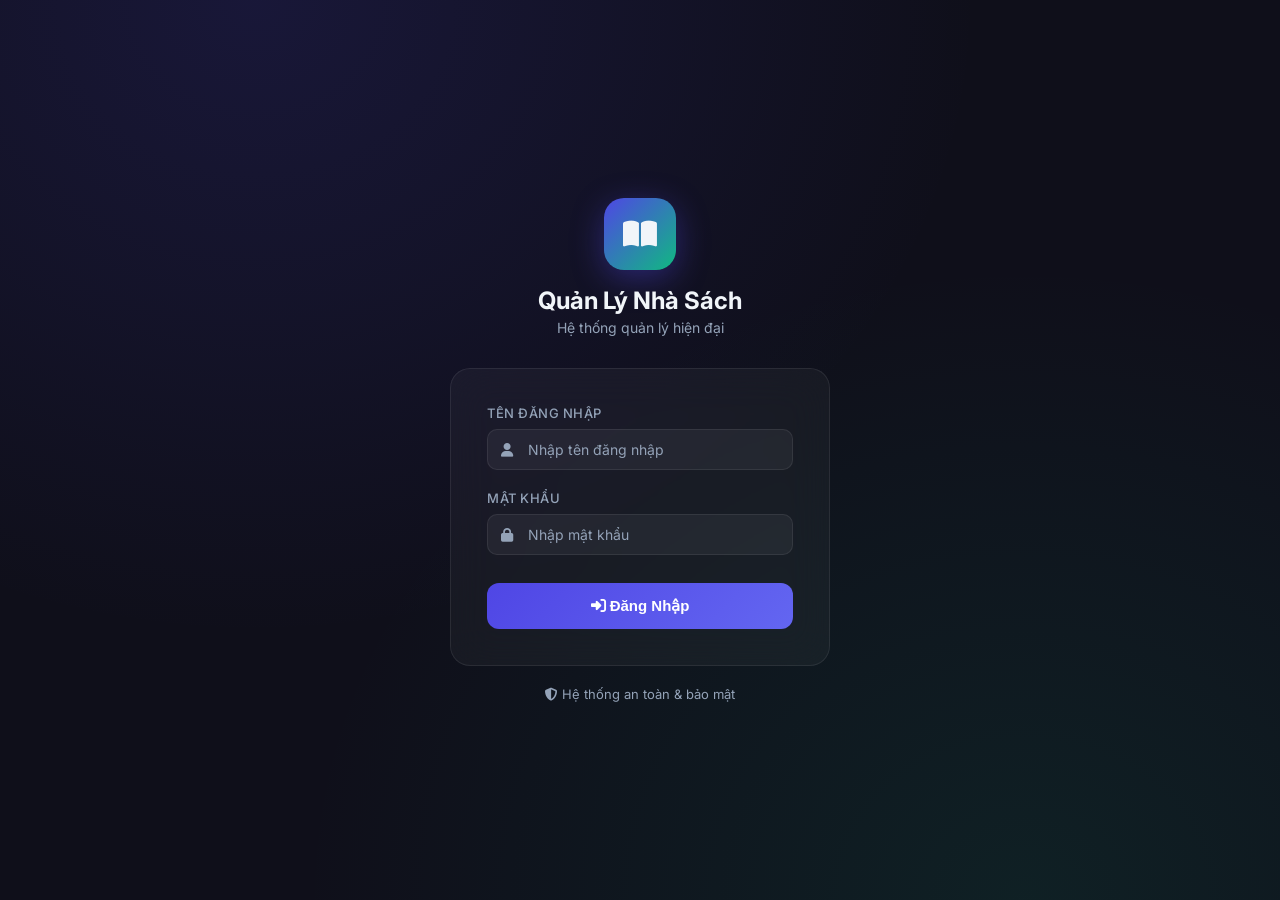
==== frontend/login.html @ f9da4423 "Initial commit" ====
<!DOCTYPE html>
<html lang="vi">
<head>
    <meta charset="UTF-8">
    <meta name="viewport" content="width=device-width, initial-scale=1.0">
    <title>Đăng Nhập | Quản Lý Nhà Sách</title>
    <meta name="description" content="Đăng nhập vào hệ thống quản lý nhà sách">
    <link rel="preconnect" href="https://fonts.googleapis.com">
    <link href="https://fonts.googleapis.com/css2?family=Inter:wght@300;400;500;600;700&display=swap" rel="stylesheet">
    <link rel="stylesheet" href="https://cdnjs.cloudflare.com/ajax/libs/font-awesome/6.5.0/css/all.min.css">
    <link rel="stylesheet" href="css/style.css">
    <style>
        body { display: flex; align-items: center; justify-content: center; min-height: 100vh; }
        .login-wrapper {
            width: 100%;
            max-width: 420px;
            padding: 0 20px;
            animation: slideUp 0.5s ease;
        }
        @keyframes slideUp {
            from { opacity: 0; transform: translateY(30px); }
            to   { opacity: 1; transform: translateY(0); }
        }
        .login-logo {
            text-align: center;
            margin-bottom: 32px;
        }
        .login-logo .logo-icon {
            width: 72px; height: 72px;
            background: linear-gradient(135deg, var(--primary), var(--secondary));
            border-radius: 20px;
            display: inline-flex; align-items: center; justify-content: center;
            font-size: 30px; margin-bottom: 16px;
            box-shadow: 0 8px 32px rgba(79,70,229,0.4);
        }
        .login-logo h1 { font-size: 24px; font-weight: 700; margin-bottom: 4px; }
        .login-logo p  { color: var(--text-muted); font-size: 14px; }
        .login-card { background: var(--glass-bg); backdrop-filter: blur(20px); border: 1px solid var(--dark-border); border-radius: 20px; padding: 36px; }
        .login-card .form-group { margin-bottom: 20px; }
        .login-card label { display: block; font-size: 13px; font-weight: 500; color: var(--text-muted); margin-bottom: 8px; text-transform: uppercase; letter-spacing: 0.5px; }
        .input-icon { position: relative; }
        .input-icon i { position: absolute; left: 14px; top: 50%; transform: translateY(-50%); color: var(--text-muted); font-size: 14px; }
        .input-icon input { padding-left: 40px; }
        .btn-login { width: 100%; padding: 14px; font-size: 15px; font-weight: 600; margin-top: 8px; background: linear-gradient(135deg, var(--primary), #6366f1); border: none; border-radius: 12px; color: white; cursor: pointer; transition: all 0.3s; }
        .btn-login:hover { transform: translateY(-2px); box-shadow: 0 8px 24px rgba(79,70,229,0.4); }
        .btn-login:disabled { opacity: 0.7; cursor: not-allowed; transform: none; }
        .error-msg { background: rgba(239,68,68,0.15); border: 1px solid rgba(239,68,68,0.3); color: #fca5a5; border-radius: 10px; padding: 12px 16px; font-size: 13px; margin-bottom: 16px; display: none; }
        .error-msg.show { display: flex; align-items: center; gap: 8px; }
        .login-footer { text-align: center; margin-top: 20px; font-size: 13px; color: var(--text-muted); }
    </style>
</head>
<body>
    <div class="login-wrapper">
        <div class="login-logo">
            <div class="logo-icon"><i class="fa-solid fa-book-open"></i></div>
            <h1>Quản Lý Nhà Sách</h1>
            <p>Hệ thống quản lý hiện đại</p>
        </div>
        <div class="login-card">
            <div id="errorMsg" class="error-msg">
                <i class="fa-solid fa-circle-exclamation"></i>
                <span id="errorText"></span>
            </div>
            <form id="loginForm">
                <div class="form-group">
                    <label>Tên đăng nhập</label>
                    <div class="input-icon">
                        <i class="fa-solid fa-user"></i>
                        <input type="text" id="username" class="form-control" placeholder="Nhập tên đăng nhập" required autocomplete="username">
                    </div>
                </div>
                <div class="form-group">
                    <label>Mật khẩu</label>
                    <div class="input-icon">
                        <i class="fa-solid fa-lock"></i>
                        <input type="password" id="password" class="form-control" placeholder="Nhập mật khẩu" required autocomplete="current-password">
                    </div>
                </div>
                <button type="submit" id="loginBtn" class="btn-login">
                    <i class="fa-solid fa-right-to-bracket"></i> Đăng Nhập
                </button>
            </form>
        </div>
        <div class="login-footer">
            <i class="fa-solid fa-shield-halved"></i> Hệ thống an toàn & bảo mật
        </div>
    </div>

    <script>
        const API_BASE = '/Quanlymuontrasach/api';

        // Nếu đã đăng nhập → redirect
        fetch(API_BASE + '/auth.php?action=me', { credentials: 'include' })
            .then(r => r.json())
            .then(d => { if (d.success) window.location.href = 'index.html'; })
            .catch(() => {});

        document.getElementById('loginForm').addEventListener('submit', async (e) => {
            e.preventDefault();
            const btn = document.getElementById('loginBtn');
            const errDiv = document.getElementById('errorMsg');
            const errText = document.getElementById('errorText');

            btn.disabled = true;
            btn.innerHTML = '<i class="fa-solid fa-spinner fa-spin"></i> Đang xử lý...';
            errDiv.classList.remove('show');

            try {
                const res = await fetch(API_BASE + '/auth.php?action=login', {
                    method: 'POST',
                    headers: { 'Content-Type': 'application/json' },
                    credentials: 'include',
                    body: JSON.stringify({
                        username: document.getElementById('username').value,
                        password: document.getElementById('password').value
                    })
                });
                const data = await res.json();
                if (data.success) {
                    btn.innerHTML = '<i class="fa-solid fa-check"></i> Thành công!';
                    setTimeout(() => window.location.href = 'index.html', 500);
                } else {
                    errText.textContent = data.message;
                    errDiv.classList.add('show');
                    btn.disabled = false;
                    btn.innerHTML = '<i class="fa-solid fa-right-to-bracket"></i> Đăng Nhập';
                }
            } catch (err) {
                errText.textContent = 'Không thể kết nối đến máy chủ. Kiểm tra XAMPP.';
                errDiv.classList.add('show');
                btn.disabled = false;
                btn.innerHTML = '<i class="fa-solid fa-right-to-bracket"></i> Đăng Nhập';
            }
        });
    </script>
</body>
</html>
---- frontend/css/style.css ----
:root {
    --primary: #4f46e5;
    --primary-light: #6366f1;
    --secondary: #10b981;
    --warning: #f59e0b;
    --danger: #ef4444;
    --dark-bg: #0f0f1a;
    --dark-surface: #1a1a2e;
    --dark-panel: #16213e;
    --dark-border: rgba(255,255,255,0.08);
    --glass-bg: rgba(255,255,255,0.04);
    --text-main: #f1f5f9;
    --text-muted: #94a3b8;
    --sidebar-w: 260px;
    --header-h: 64px;
}

*, *::before, *::after { box-sizing: border-box; margin: 0; padding: 0; }

html { scroll-behavior: smooth; }

body {
    font-family: 'Inter', sans-serif;
    background: var(--dark-bg);
    color: var(--text-main);
    min-height: 100vh;
    background-image:
        radial-gradient(ellipse at 20% 0%, rgba(79,70,229,0.15) 0%, transparent 50%),
        radial-gradient(ellipse at 80% 100%, rgba(16,185,129,0.1) 0%, transparent 50%);
}

/* === Scrollbar === */
::-webkit-scrollbar { width: 6px; }
::-webkit-scrollbar-track { background: transparent; }
::-webkit-scrollbar-thumb { background: rgba(255,255,255,0.1); border-radius: 3px; }
::-webkit-scrollbar-thumb:hover { background: rgba(255,255,255,0.2); }

/* === Layout === */
.app-layout { display: flex; min-height: 100vh; }

.sidebar {
    width: var(--sidebar-w);
    background: var(--dark-surface);
    border-right: 1px solid var(--dark-border);
    display: flex;
    flex-direction: column;
    position: fixed;
    top: 0; left: 0;
    height: 100vh;
    z-index: 100;
    transition: transform 0.3s ease;
}

.main-area {
    margin-left: var(--sidebar-w);
    flex: 1;
    display: flex;
    flex-direction: column;
    min-height: 100vh;
}

.topbar {
    height: var(--header-h);
    background: rgba(26,26,46,0.8);
    backdrop-filter: blur(20px);
    border-bottom: 1px solid var(--dark-border);
    display: flex;
    align-items: center;
    padding: 0 28px;
    position: sticky;
    top: 0; z-index: 50;
    gap: 16px;
}

.page-content { flex: 1; padding: 28px; }

/* === Sidebar Brand === */
.sidebar-brand {
    padding: 20px 20px 16px;
    border-bottom: 1px solid var(--dark-border);
    display: flex; align-items: center; gap: 12px;
}
.brand-icon {
    width: 42px; height: 42px;
    background: linear-gradient(135deg, var(--primary), var(--secondary));
    border-radius: 12px;
    display: flex; align-items: center; justify-content: center;
    font-size: 18px; flex-shrink: 0;
    box-shadow: 0 4px 16px rgba(79,70,229,0.3);
}
.brand-text h2 { font-size: 15px; font-weight: 700; line-height: 1.2; }
.brand-text span { font-size: 11px; color: var(--text-muted); }

/* === Navigation === */
.sidebar-nav { flex: 1; padding: 16px 12px; overflow-y: auto; }
.nav-section-title {
    font-size: 10px; font-weight: 600; letter-spacing: 1.2px;
    color: var(--text-muted); text-transform: uppercase;
    padding: 0 8px; margin: 16px 0 8px;
}
.nav-item {
    display: flex; align-items: center; gap: 12px;
    padding: 11px 12px; border-radius: 10px;
    color: var(--text-muted); text-decoration: none;
    font-size: 14px; font-weight: 500;
    cursor: pointer;
    transition: all 0.2s;
    user-select: none;
    margin-bottom: 2px;
}
.nav-item i { width: 18px; text-align: center; font-size: 15px; }
.nav-item:hover { background: rgba(255,255,255,0.06); color: var(--text-main); }
.nav-item.active { background: rgba(79,70,229,0.2); color: var(--primary-light); }
.nav-item.active i { color: var(--primary-light); }

/* === Sidebar User === */
.sidebar-user {
    padding: 16px; border-top: 1px solid var(--dark-border);
    display: flex; align-items: center; gap: 12px;
}
.user-avatar {
    width: 36px; height: 36px;
    background: linear-gradient(135deg, var(--primary), var(--secondary));
    border-radius: 50%; display: flex; align-items: center; justify-content: center;
    font-size: 14px; font-weight: 600; flex-shrink: 0;
}
.user-info { flex: 1; min-width: 0; }
.user-info .name { font-size: 13px; font-weight: 600; white-space: nowrap; overflow: hidden; text-overflow: ellipsis; }
.user-info .role { font-size: 11px; color: var(--text-muted); }
.btn-logout { background: none; border: none; color: var(--text-muted); cursor: pointer; padding: 6px; border-radius: 8px; transition: all 0.2s; }
.btn-logout:hover { color: var(--danger); background: rgba(239,68,68,0.1); }

/* === Topbar === */
.topbar-title { font-size: 18px; font-weight: 700; flex: 1; }
.topbar-date { font-size: 13px; color: var(--text-muted); display: flex; align-items: center; gap: 6px; }

/* === Glass Panel === */
.glass-panel {
    background: var(--glass-bg);
    border: 1px solid var(--dark-border);
    border-radius: 16px;
    backdrop-filter: blur(10px);
}

/* === Page Header === */
.page-header {
    display: flex; align-items: center; justify-content: space-between;
    margin-bottom: 24px; flex-wrap: wrap; gap: 12px;
}
.page-title { font-size: 22px; font-weight: 700; }

/* === Stats Grid === */
.stats-grid {
    display: grid;
    grid-template-columns: repeat(auto-fit, minmax(200px, 1fr));
    gap: 16px;
    margin-bottom: 24px;
}
.stat-card {
    padding: 20px;
    display: flex; align-items: center; gap: 16px;
    transition: transform 0.2s, box-shadow 0.2s;
}
.stat-card:hover { transform: translateY(-3px); box-shadow: 0 8px 32px rgba(0,0,0,0.3); }
.stat-icon {
    width: 48px; height: 48px; border-radius: 12px;
    display: flex; align-items: center; justify-content: center;
    font-size: 20px; flex-shrink: 0;
}
.stat-info h3 { font-size: 22px; font-weight: 700; line-height: 1.2; }
.stat-info p  { font-size: 12px; color: var(--text-muted); margin-top: 2px; }

/* === Form Grid === */
.form-grid {
    display: grid;
    grid-template-columns: repeat(auto-fit, minmax(340px, 1fr));
    gap: 20px;
    margin-bottom: 20px;
}

/* === Form Controls === */
.form-group { margin-bottom: 18px; }
.form-group label {
    display: block; font-size: 13px; font-weight: 500;
    color: var(--text-muted); margin-bottom: 8px;
}
.form-control {
    width: 100%; padding: 11px 14px;
    background: rgba(255,255,255,0.05);
    border: 1px solid var(--dark-border);
    border-radius: 10px; color: var(--text-main);
    font-family: 'Inter', sans-serif;
    font-size: 14px;
    transition: border-color 0.2s, box-shadow 0.2s;
    outline: none;
}
.form-control:focus {
    border-color: var(--primary); 
    box-shadow: 0 0 0 3px rgba(79,70,229,0.2);
}
.form-control::placeholder { color: var(--text-muted); }
select.form-control { cursor: pointer; appearance: none; background-image: url("data:image/svg+xml,%3Csvg xmlns='http://www.w3.org/2000/svg' viewBox='0 0 20 20' fill='%2394a3b8'%3E%3Cpath fill-rule='evenodd' d='M5.293 7.293a1 1 0 011.414 0L10 10.586l3.293-3.293a1 1 0 111.414 1.414l-4 4a1 1 0 01-1.414 0l-4-4a1 1 0 010-1.414z'/%3E%3C/svg%3E"); background-repeat: no-repeat; background-position: right 12px center; background-size: 16px; padding-right: 40px; }

/* === Buttons === */
.btn {
    display: inline-flex; align-items: center; gap: 7px;
    padding: 9px 18px; border-radius: 10px;
    font-size: 13px; font-weight: 600;
    cursor: pointer; border: none; text-decoration: none;
    transition: all 0.2s; white-space: nowrap;
    font-family: 'Inter', sans-serif;
}
.btn-primary {
    background: linear-gradient(135deg, var(--primary), var(--primary-light));
    color: white;
    box-shadow: 0 4px 12px rgba(79,70,229,0.3);
}
.btn-primary:hover { transform: translateY(-1px); box-shadow: 0 6px 20px rgba(79,70,229,0.4); }
.btn-secondary { background: rgba(255,255,255,0.08); color: var(--text-main); border: 1px solid var(--dark-border); }
.btn-secondary:hover { background: rgba(255,255,255,0.12); }
.btn-danger  { background: rgba(239,68,68,0.15); color: #fca5a5; border: 1px solid rgba(239,68,68,0.3); }
.btn-danger:hover  { background: rgba(239,68,68,0.25); }
.btn-success { background: rgba(16,185,129,0.15); color: #6ee7b7; border: 1px solid rgba(16,185,129,0.3); }
.btn-warning { background: rgba(245,158,11,0.15); color: #fcd34d; border: 1px solid rgba(245,158,11,0.3); }
.btn-sm { padding: 6px 12px; font-size: 12px; }
.btn:disabled { opacity: 0.5; cursor: not-allowed; transform: none !important; }

/* === Table === */
.table-container { overflow-x: auto; border-radius: 12px; }
table { width: 100%; border-collapse: collapse; font-size: 14px; }
thead th {
    padding: 12px 16px; text-align: left;
    font-size: 11px; font-weight: 600; letter-spacing: 0.8px;
    text-transform: uppercase; color: var(--text-muted);
    border-bottom: 1px solid var(--dark-border);
    white-space: nowrap;
}
tbody td { padding: 14px 16px; border-bottom: 1px solid rgba(255,255,255,0.04); vertical-align: middle; }
tbody tr:last-child td { border-bottom: none; }
tbody tr { transition: background 0.15s; }
tbody tr:hover { background: rgba(255,255,255,0.03); }
.td-actions { display: flex; gap: 6px; }

/* === Badge === */
.badge {
    display: inline-flex; align-items: center; gap: 4px;
    padding: 4px 10px; border-radius: 20px;
    font-size: 12px; font-weight: 600;
    background: rgba(255,255,255,0.1);
}
.badge.success { background: rgba(16,185,129,0.15); color: #6ee7b7; }
.badge.danger  { background: rgba(239,68,68,0.15);  color: #fca5a5; }
.badge.warning { background: rgba(245,158,11,0.15); color: #fcd34d; }
.badge.info    { background: rgba(79,70,229,0.15);  color: #a5b4fc; }

/* === Alert === */
.alert {
    padding: 13px 16px; border-radius: 10px;
    display: flex; align-items: flex-start; gap: 10px;
    font-size: 13px; margin-bottom: 16px;
    animation: fadeIn 0.3s ease;
}
.alert.success { background: rgba(16,185,129,0.12); border: 1px solid rgba(16,185,129,0.25); color: #6ee7b7; }
.alert.error   { background: rgba(239,68,68,0.12);  border: 1px solid rgba(239,68,68,0.25); color: #fca5a5; }
.alert.info    { background: rgba(79,70,229,0.12);  border: 1px solid rgba(79,70,229,0.25); color: #a5b4fc; }
.alert-hidden  { display: none; }

/* === Modal === */
.modal-overlay {
    position: fixed; inset: 0;
    background: rgba(0,0,0,0.6); backdrop-filter: blur(4px);
    z-index: 1000;
    display: flex; align-items: center; justify-content: center;
    padding: 20px;
    opacity: 0; visibility: hidden;
    transition: all 0.25s;
}
.modal-overlay.show { opacity: 1; visibility: visible; }
.modal {
    background: var(--dark-surface);
    border: 1px solid var(--dark-border);
    border-radius: 20px;
    width: 100%; max-width: 520px;
    padding: 28px;
    transform: scale(0.95) translateY(-16px);
    transition: transform 0.25s;
    max-height: 90vh; overflow-y: auto;
}
.modal-overlay.show .modal { transform: scale(1) translateY(0); }
.modal-header { display: flex; align-items: center; justify-content: space-between; margin-bottom: 24px; }
.modal-title  { font-size: 17px; font-weight: 700; }
.modal-close  { background: none; border: none; color: var(--text-muted); cursor: pointer; font-size: 18px; padding: 4px; border-radius: 8px; transition: all 0.2s; }
.modal-close:hover { color: var(--text-main); background: rgba(255,255,255,0.08); }
.modal-footer { display: flex; gap: 10px; justify-content: flex-end; margin-top: 24px; }

/* === Search bar === */
.search-bar { display: flex; gap: 10px; align-items: center; }
.search-bar .form-control { max-width: 320px; }

/* === Loading overlay === */
.loading-overlay {
    position: fixed; inset: 0; background: rgba(0,0,0,0.5);
    z-index: 2000; display: flex; align-items: center; justify-content: center;
    opacity: 0; visibility: hidden; transition: all 0.2s;
}
.loading-overlay.show { opacity: 1; visibility: visible; }
.spinner { width: 48px; height: 48px; border: 4px solid rgba(255,255,255,0.1); border-top-color: var(--primary); border-radius: 50%; animation: spin 0.8s linear infinite; }
@keyframes spin  { to { transform: rotate(360deg); } }
@keyframes fadeIn { from { opacity: 0; transform: translateY(-6px); } to   { opacity: 1; transform: translateY(0); } }

/* === Empty state === */
.empty-state { text-align: center; padding: 48px 20px; color: var(--text-muted); }
.empty-state i { font-size: 48px; margin-bottom: 16px; opacity: 0.3; display: block; }
.empty-state p { font-size: 14px; }

/* === Rules info card === */
.rule-card { padding: 20px; }
.rule-card h4 { font-size: 14px; font-weight: 600; margin-bottom: 14px; padding-bottom: 10px; border-bottom: 1px solid var(--dark-border); color: var(--text-muted); }
.rule-item { display: flex; gap: 10px; margin-bottom: 12px; font-size: 13px; }
.rule-item i { color: var(--warning); margin-top: 2px; flex-shrink: 0; }

/* === Responsive === */
@media (max-width: 768px) {
    .sidebar { transform: translateX(-100%); }
    .sidebar.open { transform: translateX(0); }
    .main-area { margin-left: 0; }
    .stats-grid { grid-template-columns: 1fr 1fr; }
    .form-grid { grid-template-columns: 1fr; }
}
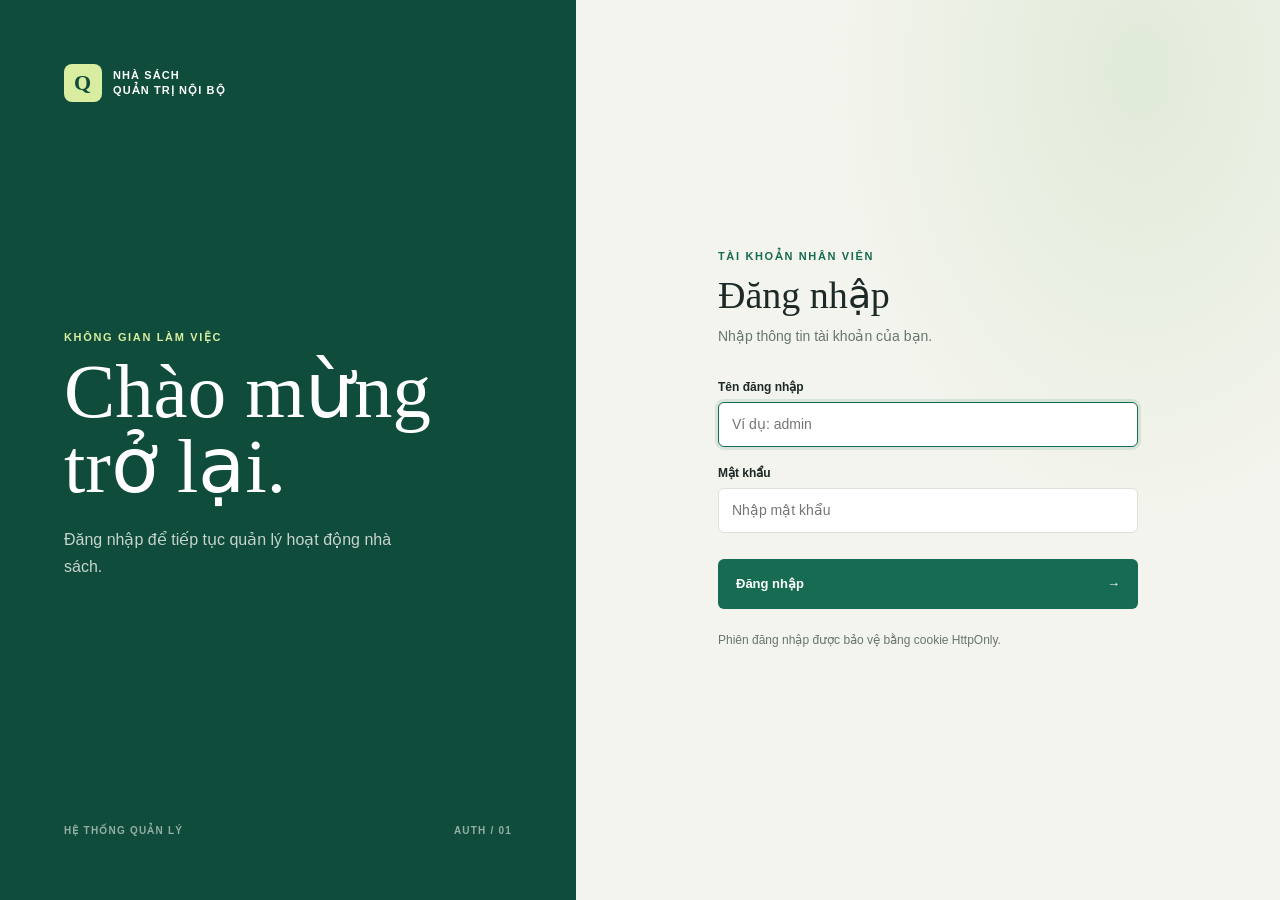
==== commit d45950d6: "baanh" ====
--- a/frontend/login.html
+++ b/frontend/login.html
@@ -1,137 +1,39 @@
-<!DOCTYPE html>
+<!doctype html>
 <html lang="vi">
 <head>
-    <meta charset="UTF-8">
-    <meta name="viewport" content="width=device-width, initial-scale=1.0">
-    <title>Đăng Nhập | Quản Lý Nhà Sách</title>
-    <meta name="description" content="Đăng nhập vào hệ thống quản lý nhà sách">
-    <link rel="preconnect" href="https://fonts.googleapis.com">
-    <link href="https://fonts.googleapis.com/css2?family=Inter:wght@300;400;500;600;700&display=swap" rel="stylesheet">
-    <link rel="stylesheet" href="https://cdnjs.cloudflare.com/ajax/libs/font-awesome/6.5.0/css/all.min.css">
-    <link rel="stylesheet" href="css/style.css">
-    <style>
-        body { display: flex; align-items: center; justify-content: center; min-height: 100vh; }
-        .login-wrapper {
-            width: 100%;
-            max-width: 420px;
-            padding: 0 20px;
-            animation: slideUp 0.5s ease;
-        }
-        @keyframes slideUp {
-            from { opacity: 0; transform: translateY(30px); }
-            to   { opacity: 1; transform: translateY(0); }
-        }
-        .login-logo {
-            text-align: center;
-            margin-bottom: 32px;
-        }
-        .login-logo .logo-icon {
-            width: 72px; height: 72px;
-            background: linear-gradient(135deg, var(--primary), var(--secondary));
-            border-radius: 20px;
-            display: inline-flex; align-items: center; justify-content: center;
-            font-size: 30px; margin-bottom: 16px;
-            box-shadow: 0 8px 32px rgba(79,70,229,0.4);
-        }
-        .login-logo h1 { font-size: 24px; font-weight: 700; margin-bottom: 4px; }
-        .login-logo p  { color: var(--text-muted); font-size: 14px; }
-        .login-card { background: var(--glass-bg); backdrop-filter: blur(20px); border: 1px solid var(--dark-border); border-radius: 20px; padding: 36px; }
-        .login-card .form-group { margin-bottom: 20px; }
-        .login-card label { display: block; font-size: 13px; font-weight: 500; color: var(--text-muted); margin-bottom: 8px; text-transform: uppercase; letter-spacing: 0.5px; }
-        .input-icon { position: relative; }
-        .input-icon i { position: absolute; left: 14px; top: 50%; transform: translateY(-50%); color: var(--text-muted); font-size: 14px; }
-        .input-icon input { padding-left: 40px; }
-        .btn-login { width: 100%; padding: 14px; font-size: 15px; font-weight: 600; margin-top: 8px; background: linear-gradient(135deg, var(--primary), #6366f1); border: none; border-radius: 12px; color: white; cursor: pointer; transition: all 0.3s; }
-        .btn-login:hover { transform: translateY(-2px); box-shadow: 0 8px 24px rgba(79,70,229,0.4); }
-        .btn-login:disabled { opacity: 0.7; cursor: not-allowed; transform: none; }
-        .error-msg { background: rgba(239,68,68,0.15); border: 1px solid rgba(239,68,68,0.3); color: #fca5a5; border-radius: 10px; padding: 12px 16px; font-size: 13px; margin-bottom: 16px; display: none; }
-        .error-msg.show { display: flex; align-items: center; gap: 8px; }
-        .login-footer { text-align: center; margin-top: 20px; font-size: 13px; color: var(--text-muted); }
-    </style>
+    <meta charset="UTF-8" />
+    <meta name="viewport" content="width=device-width, initial-scale=1.0" />
+    <meta name="description" content="Đăng nhập hệ thống quản lý nhà sách" />
+    <title>Đăng nhập | Quản lý nhà sách</title>
+    <link rel="stylesheet" href="css/style.css" />
 </head>
-<body>
-    <div class="login-wrapper">
-        <div class="login-logo">
-            <div class="logo-icon"><i class="fa-solid fa-book-open"></i></div>
-            <h1>Quản Lý Nhà Sách</h1>
-            <p>Hệ thống quản lý hiện đại</p>
-        </div>
-        <div class="login-card">
-            <div id="errorMsg" class="error-msg">
-                <i class="fa-solid fa-circle-exclamation"></i>
-                <span id="errorText"></span>
+<body class="login-page">
+    <main class="login-layout">
+        <section class="login-story">
+            <a class="brand" href="login.html"><span class="brand-mark">Q</span><span>NHÀ SÁCH<br />QUẢN TRỊ NỘI BỘ</span></a>
+            <div class="story-copy">
+                <p class="eyebrow">Không gian làm việc</p>
+                <h1>Chào mừng<br />trở lại.</h1>
+                <p>Đăng nhập để tiếp tục quản lý hoạt động nhà sách.</p>
             </div>
-            <form id="loginForm">
-                <div class="form-group">
-                    <label>Tên đăng nhập</label>
-                    <div class="input-icon">
-                        <i class="fa-solid fa-user"></i>
-                        <input type="text" id="username" class="form-control" placeholder="Nhập tên đăng nhập" required autocomplete="username">
-                    </div>
-                </div>
-                <div class="form-group">
-                    <label>Mật khẩu</label>
-                    <div class="input-icon">
-                        <i class="fa-solid fa-lock"></i>
-                        <input type="password" id="password" class="form-control" placeholder="Nhập mật khẩu" required autocomplete="current-password">
-                    </div>
-                </div>
-                <button type="submit" id="loginBtn" class="btn-login">
-                    <i class="fa-solid fa-right-to-bracket"></i> Đăng Nhập
-                </button>
-            </form>
-        </div>
-        <div class="login-footer">
-            <i class="fa-solid fa-shield-halved"></i> Hệ thống an toàn & bảo mật
-        </div>
-    </div>
-
-    <script>
-        const API_BASE = '/Quanlymuontrasach/api';
-
-        // Nếu đã đăng nhập → redirect
-        fetch(API_BASE + '/auth.php?action=me', { credentials: 'include' })
-            .then(r => r.json())
-            .then(d => { if (d.success) window.location.href = 'index.html'; })
-            .catch(() => {});
-
-        document.getElementById('loginForm').addEventListener('submit', async (e) => {
-            e.preventDefault();
-            const btn = document.getElementById('loginBtn');
-            const errDiv = document.getElementById('errorMsg');
-            const errText = document.getElementById('errorText');
-
-            btn.disabled = true;
-            btn.innerHTML = '<i class="fa-solid fa-spinner fa-spin"></i> Đang xử lý...';
-            errDiv.classList.remove('show');
-
-            try {
-                const res = await fetch(API_BASE + '/auth.php?action=login', {
-                    method: 'POST',
-                    headers: { 'Content-Type': 'application/json' },
-                    credentials: 'include',
-                    body: JSON.stringify({
-                        username: document.getElementById('username').value,
-                        password: document.getElementById('password').value
-                    })
-                });
-                const data = await res.json();
-                if (data.success) {
-                    btn.innerHTML = '<i class="fa-solid fa-check"></i> Thành công!';
-                    setTimeout(() => window.location.href = 'index.html', 500);
-                } else {
-                    errText.textContent = data.message;
-                    errDiv.classList.add('show');
-                    btn.disabled = false;
-                    btn.innerHTML = '<i class="fa-solid fa-right-to-bracket"></i> Đăng Nhập';
-                }
-            } catch (err) {
-                errText.textContent = 'Không thể kết nối đến máy chủ. Kiểm tra XAMPP.';
-                errDiv.classList.add('show');
-                btn.disabled = false;
-                btn.innerHTML = '<i class="fa-solid fa-right-to-bracket"></i> Đăng Nhập';
-            }
-        });
-    </script>
+            <div class="story-foot"><span>HỆ THỐNG QUẢN LÝ</span><span>AUTH / 01</span></div>
+        </section>
+        <section class="login-panel">
+            <div class="login-form-wrap">
+                <p class="eyebrow">Tài khoản nhân viên</p>
+                <h2>Đăng nhập</h2>
+                <p class="muted">Nhập thông tin tài khoản của bạn.</p>
+                <div id="loginError" class="alert error" hidden></div>
+                <form id="loginForm">
+                    <div class="form-group"><label for="username">Tên đăng nhập</label><input id="username" name="username" autocomplete="username" required autofocus placeholder="Ví dụ: admin" /></div>
+                    <div class="form-group"><label for="password">Mật khẩu</label><input id="password" name="password" type="password" autocomplete="current-password" required placeholder="Nhập mật khẩu" /></div>
+                    <button id="loginButton" class="btn btn-primary btn-full" type="submit">Đăng nhập <span aria-hidden="true">→</span></button>
+                </form>
+                <p class="form-caption">Phiên đăng nhập được bảo vệ bằng cookie HttpOnly.</p>
+            </div>
+        </section>
+    </main>
+    <script src="js/api.js"></script>
+    <script src="js/login.js"></script>
 </body>
 </html>
--- a/frontend/css/style.css
+++ b/frontend/css/style.css
@@ -1,329 +1,120 @@
 :root {
-    --primary: #4f46e5;
-    --primary-light: #6366f1;
-    --secondary: #10b981;
-    --warning: #f59e0b;
-    --danger: #ef4444;
-    --dark-bg: #0f0f1a;
-    --dark-surface: #1a1a2e;
-    --dark-panel: #16213e;
-    --dark-border: rgba(255,255,255,0.08);
-    --glass-bg: rgba(255,255,255,0.04);
-    --text-main: #f1f5f9;
-    --text-muted: #94a3b8;
-    --sidebar-w: 260px;
-    --header-h: 64px;
+    --ink: #1c2926;
+    --muted: #68756f;
+    --paper: #f3f4ed;
+    --surface: #fffefa;
+    --line: #dce3d9;
+    --green: #176b52;
+    --green-dark: #104c3b;
+    --lime: #d8ed9f;
+    --red: #ad4037;
+    --shadow: 0 16px 44px rgba(24, 51, 40, .08);
 }
 
-*, *::before, *::after { box-sizing: border-box; margin: 0; padding: 0; }
-
-html { scroll-behavior: smooth; }
-
-body {
-    font-family: 'Inter', sans-serif;
-    background: var(--dark-bg);
-    color: var(--text-main);
-    min-height: 100vh;
-    background-image:
-        radial-gradient(ellipse at 20% 0%, rgba(79,70,229,0.15) 0%, transparent 50%),
-        radial-gradient(ellipse at 80% 100%, rgba(16,185,129,0.1) 0%, transparent 50%);
+* { box-sizing: border-box; }
+body { margin: 0; min-height: 100vh; background: var(--paper); color: var(--ink); font-family: Georgia, 'Times New Roman', serif; }
+button, input, select { font: inherit; }
+button { cursor: pointer; }
+.brand { display: inline-flex; align-items: center; gap: 11px; color: inherit; text-decoration: none; font: 700 11px/1.4 Arial, sans-serif; letter-spacing: .1em; }
+.brand-mark { display: grid; place-items: center; width: 38px; height: 38px; border-radius: 8px; background: var(--lime); color: var(--green-dark); font: 700 22px Georgia, serif; }
+.login-layout { display: grid; grid-template-columns: minmax(300px, .9fr) minmax(440px, 1.1fr); min-height: 100vh; }
+.login-story { display: flex; flex-direction: column; justify-content: space-between; min-height: 100vh; padding: clamp(26px, 5vw, 68px); color: #fff; background: var(--green-dark); }
+.login-story .brand { align-self: flex-start; }
+.story-copy { max-width: 470px; padding: 52px 0; }
+.eyebrow { margin: 0 0 10px; color: var(--green); font: 700 11px Arial, sans-serif; letter-spacing: .15em; text-transform: uppercase; }
+.login-story .eyebrow { color: var(--lime); }
+.story-copy h1 { margin: 0 0 22px; font-size: clamp(46px, 6vw, 78px); font-weight: 500; line-height: .98; }
+.story-copy > p:last-child { max-width: 330px; color: rgba(255,255,255,.76); font: 16px/1.7 Arial, sans-serif; }
+.story-foot { display: flex; justify-content: space-between; color: rgba(255,255,255,.55); font: 700 10px Arial, sans-serif; letter-spacing: .12em; }
+.login-panel { display: grid; place-items: center; padding: 40px 28px; background: radial-gradient(ellipse at 80% 8%, #e1ebd9, transparent 38%), var(--paper); }
+.login-form-wrap { width: min(420px, 100%); animation: arrive .55s ease both; }
+.login-form-wrap h2 { margin: 0; font-size: 38px; font-weight: 500; }
+.muted { color: var(--muted); font: 14px/1.6 Arial, sans-serif; }
+.login-form-wrap > .muted { margin: 8px 0 32px; }
+.form-group { margin-bottom: 19px; }
+.form-group label { display: block; margin-bottom: 8px; font: 700 12px Arial, sans-serif; }
+input, select { width: 100%; min-height: 45px; padding: 11px 13px; border: 1px solid var(--line); border-radius: 6px; outline: none; background: white; color: var(--ink); font: 14px Arial, sans-serif; }
+input:focus, select:focus { border-color: var(--green); box-shadow: 0 0 0 3px rgba(23,107,82,.12); }
+.btn { min-height: 42px; border: 1px solid transparent; border-radius: 6px; padding: 0 15px; font: 700 13px Arial, sans-serif; }
+.btn-primary { background: var(--green); color: white; }
+.btn-primary:hover { background: var(--green-dark); }
+.btn-primary:disabled { opacity: .65; cursor: wait; }
+.btn-quiet { border-color: var(--line); background: white; color: var(--ink); }
+.btn-danger { border-color: #edcfca; background: #fff8f6; color: var(--red); }
+.btn-danger:disabled { opacity: .45; cursor: not-allowed; }
+.btn-small { min-height: 32px; padding: 0 10px; font-size: 12px; }
+.btn-full { display: flex; width: 100%; align-items: center; justify-content: space-between; min-height: 50px; margin-top: 26px; padding: 0 17px; }
+.form-caption { margin: 22px 0 0; color: var(--muted); font: 12px/1.6 Arial, sans-serif; }
+.alert { margin: 0 0 16px; padding: 11px 13px; border-radius: 6px; font: 13px/1.5 Arial, sans-serif; }
+.alert[hidden] { display: none; }
+.alert.error { background: #fff0e9; color: #91372e; }
+.alert.success { background: #e7f4e8; color: #176b52; }
+.app-page { background: var(--paper); }
+.app-header { display: flex; align-items: center; gap: 34px; min-height: 76px; padding: 0 clamp(18px, 5vw, 70px); background: var(--green-dark); color: white; }
+.main-nav { display: flex; align-self: stretch; gap: 8px; }
+.nav-link { position: relative; display: grid; place-items: center; padding: 0 13px; color: rgba(255,255,255,.7); text-decoration: none; font: 600 13px Arial, sans-serif; }
+.nav-link.active { color: white; }
+.nav-link.active::after { position: absolute; right: 13px; bottom: 0; left: 13px; height: 3px; background: var(--lime); content: ''; }
+.nav-link[hidden] { display: none; }
+.header-user { display: flex; align-items: center; gap: 12px; margin-left: auto; font: 13px Arial, sans-serif; }
+.role-tag { color: var(--lime); font-size: 11px; }
+.app-header .btn-quiet { border-color: rgba(255,255,255,.25); background: transparent; color: white; }
+.app-content { width: min(1080px, calc(100% - 40px)); margin: 48px auto 80px; }
+.page-heading { display: flex; align-items: end; justify-content: space-between; gap: 20px; margin-bottom: 28px; }
+.page-heading h1 { margin: 0; font-size: clamp(32px, 4vw, 44px); font-weight: 500; }
+.status-chip { padding: 8px 11px; border-radius: 99px; background: var(--lime); color: var(--green-dark); font: 700 10px Arial, sans-serif; letter-spacing: .1em; }
+.panel { border: 1px solid var(--line); border-radius: 8px; background: var(--surface); box-shadow: var(--shadow); }
+.account-grid { display: grid; grid-template-columns: minmax(260px, .76fr) minmax(360px, 1.24fr); gap: 18px; }
+.account-summary, .account-form-panel { padding: 26px; }
+.avatar { display: grid; place-items: center; width: 60px; height: 60px; margin-bottom: 25px; border-radius: 50%; background: var(--green); color: white; font-size: 26px; }
+.account-summary h2, .account-form-panel h2 { margin: 0 0 7px; font-size: 25px; font-weight: 500; }
+.account-summary .muted { margin: 0 0 26px; }
+.account-facts { display: flex; justify-content: space-between; gap: 14px; padding: 13px 0; border-top: 1px solid var(--line); font: 13px Arial, sans-serif; }
+.account-facts span { color: var(--muted); }
+.account-facts strong { text-align: right; }
+.online-dot::before { display: inline-block; width: 7px; height: 7px; margin: 0 7px 1px 0; border-radius: 50%; background: var(--green); content: ''; }
+.account-form-panel .eyebrow { margin-bottom: 8px; }
+.account-form-panel h2 { margin-bottom: 24px; }
+.heading-note { margin: 0 0 20px; color: var(--muted); font: 14px/1.6 Arial, sans-serif; }
+.employee-panel { overflow: hidden; margin-top: 18px; }
+.table-wrap { overflow-x: auto; }
+table { width: 100%; min-width: 600px; border-collapse: collapse; text-align: left; }
+th { padding: 13px 16px; background: #edf1e9; color: var(--muted); font: 700 11px Arial, sans-serif; letter-spacing: .06em; text-transform: uppercase; }
+td { padding: 14px 16px; border-top: 1px solid #e9ece5; font: 14px Arial, sans-serif; }
+.username-cell { color: var(--green); font-weight: 700; }
+.role-badge { display: inline-block; padding: 6px 9px; border-radius: 99px; background: #edf1e9; color: var(--ink); font: 700 11px Arial, sans-serif; }
+.role-badge.admin { background: #e5f0d5; color: var(--green-dark); }
+.actions { display: flex; gap: 7px; }
+.empty-state { padding: 34px 16px; text-align: center; color: var(--muted); }
+.modal-overlay { position: fixed; inset: 0; z-index: 10; display: grid; place-items: center; padding: 18px; background: rgba(14, 39, 29, .52); }
+.modal { width: min(520px, 100%); max-height: 90vh; overflow-y: auto; border-radius: 8px; background: var(--surface); box-shadow: 0 24px 80px rgba(0,0,0,.22); }
+.modal-header, .modal-footer { display: flex; align-items: center; justify-content: space-between; padding: 17px 20px; border-bottom: 1px solid var(--line); }
+.modal-header h2 { margin: 0; font-size: 22px; font-weight: 500; }
+.modal-body { padding: 20px 20px 2px; }
+.modal-footer { justify-content: end; gap: 9px; border-top: 1px solid var(--line); border-bottom: 0; }
+.icon-button { width: 32px; height: 32px; border: 0; border-radius: 5px; background: #edf1e9; color: var(--ink); font-size: 23px; }
+.loading-overlay { position: fixed; inset: 0; z-index: 20; display: none; place-items: center; background: rgba(243,244,237,.65); }
+.loading-overlay.show { display: grid; }
+.spinner { width: 34px; height: 34px; border: 3px solid #cbd8ca; border-top-color: var(--green); border-radius: 50%; animation: spin .7s linear infinite; }
+@keyframes spin { to { transform: rotate(360deg); } }
+@keyframes arrive { from { opacity: 0; transform: translateY(12px); } to { opacity: 1; transform: translateY(0); } }
+@media (max-width: 760px) {
+    .login-layout { grid-template-columns: 1fr; }
+    .login-story { min-height: 300px; padding: 24px; }
+    .story-copy { padding: 38px 0 28px; }
+    .story-copy h1 { font-size: 48px; }
+    .login-panel { min-height: 530px; padding: 34px 22px; }
+    .app-header { flex-wrap: wrap; gap: 12px; padding-top: 13px; }
+    .main-nav { order: 3; height: 47px; width: 100%; }
+    .nav-link { flex: 1; }
+    .header-user { margin-left: auto; }
+    .app-content { width: min(100% - 28px, 1080px); margin-top: 30px; }
+    .page-heading { align-items: start; }
+    .account-grid { grid-template-columns: 1fr; }
 }
-
-/* === Scrollbar === */
-::-webkit-scrollbar { width: 6px; }
-::-webkit-scrollbar-track { background: transparent; }
-::-webkit-scrollbar-thumb { background: rgba(255,255,255,0.1); border-radius: 3px; }
-::-webkit-scrollbar-thumb:hover { background: rgba(255,255,255,0.2); }
-
-/* === Layout === */
-.app-layout { display: flex; min-height: 100vh; }
-
-.sidebar {
-    width: var(--sidebar-w);
-    background: var(--dark-surface);
-    border-right: 1px solid var(--dark-border);
-    display: flex;
-    flex-direction: column;
-    position: fixed;
-    top: 0; left: 0;
-    height: 100vh;
-    z-index: 100;
-    transition: transform 0.3s ease;
+@media (max-width: 460px) {
+    .header-user { width: 100%; justify-content: space-between; order: 2; padding-bottom: 5px; }
+    .page-heading { display: block; }
+    .status-chip { display: inline-block; margin-top: 14px; }
+    .account-summary, .account-form-panel { padding: 20px; }
 }
-
-.main-area {
-    margin-left: var(--sidebar-w);
-    flex: 1;
-    display: flex;
-    flex-direction: column;
-    min-height: 100vh;
-}
-
-.topbar {
-    height: var(--header-h);
-    background: rgba(26,26,46,0.8);
-    backdrop-filter: blur(20px);
-    border-bottom: 1px solid var(--dark-border);
-    display: flex;
-    align-items: center;
-    padding: 0 28px;
-    position: sticky;
-    top: 0; z-index: 50;
-    gap: 16px;
-}
-
-.page-content { flex: 1; padding: 28px; }
-
-/* === Sidebar Brand === */
-.sidebar-brand {
-    padding: 20px 20px 16px;
-    border-bottom: 1px solid var(--dark-border);
-    display: flex; align-items: center; gap: 12px;
-}
-.brand-icon {
-    width: 42px; height: 42px;
-    background: linear-gradient(135deg, var(--primary), var(--secondary));
-    border-radius: 12px;
-    display: flex; align-items: center; justify-content: center;
-    font-size: 18px; flex-shrink: 0;
-    box-shadow: 0 4px 16px rgba(79,70,229,0.3);
-}
-.brand-text h2 { font-size: 15px; font-weight: 700; line-height: 1.2; }
-.brand-text span { font-size: 11px; color: var(--text-muted); }
-
-/* === Navigation === */
-.sidebar-nav { flex: 1; padding: 16px 12px; overflow-y: auto; }
-.nav-section-title {
-    font-size: 10px; font-weight: 600; letter-spacing: 1.2px;
-    color: var(--text-muted); text-transform: uppercase;
-    padding: 0 8px; margin: 16px 0 8px;
-}
-.nav-item {
-    display: flex; align-items: center; gap: 12px;
-    padding: 11px 12px; border-radius: 10px;
-    color: var(--text-muted); text-decoration: none;
-    font-size: 14px; font-weight: 500;
-    cursor: pointer;
-    transition: all 0.2s;
-    user-select: none;
-    margin-bottom: 2px;
-}
-.nav-item i { width: 18px; text-align: center; font-size: 15px; }
-.nav-item:hover { background: rgba(255,255,255,0.06); color: var(--text-main); }
-.nav-item.active { background: rgba(79,70,229,0.2); color: var(--primary-light); }
-.nav-item.active i { color: var(--primary-light); }
-
-/* === Sidebar User === */
-.sidebar-user {
-    padding: 16px; border-top: 1px solid var(--dark-border);
-    display: flex; align-items: center; gap: 12px;
-}
-.user-avatar {
-    width: 36px; height: 36px;
-    background: linear-gradient(135deg, var(--primary), var(--secondary));
-    border-radius: 50%; display: flex; align-items: center; justify-content: center;
-    font-size: 14px; font-weight: 600; flex-shrink: 0;
-}
-.user-info { flex: 1; min-width: 0; }
-.user-info .name { font-size: 13px; font-weight: 600; white-space: nowrap; overflow: hidden; text-overflow: ellipsis; }
-.user-info .role { font-size: 11px; color: var(--text-muted); }
-.btn-logout { background: none; border: none; color: var(--text-muted); cursor: pointer; padding: 6px; border-radius: 8px; transition: all 0.2s; }
-.btn-logout:hover { color: var(--danger); background: rgba(239,68,68,0.1); }
-
-/* === Topbar === */
-.topbar-title { font-size: 18px; font-weight: 700; flex: 1; }
-.topbar-date { font-size: 13px; color: var(--text-muted); display: flex; align-items: center; gap: 6px; }
-
-/* === Glass Panel === */
-.glass-panel {
-    background: var(--glass-bg);
-    border: 1px solid var(--dark-border);
-    border-radius: 16px;
-    backdrop-filter: blur(10px);
-}
-
-/* === Page Header === */
-.page-header {
-    display: flex; align-items: center; justify-content: space-between;
-    margin-bottom: 24px; flex-wrap: wrap; gap: 12px;
-}
-.page-title { font-size: 22px; font-weight: 700; }
-
-/* === Stats Grid === */
-.stats-grid {
-    display: grid;
-    grid-template-columns: repeat(auto-fit, minmax(200px, 1fr));
-    gap: 16px;
-    margin-bottom: 24px;
-}
-.stat-card {
-    padding: 20px;
-    display: flex; align-items: center; gap: 16px;
-    transition: transform 0.2s, box-shadow 0.2s;
-}
-.stat-card:hover { transform: translateY(-3px); box-shadow: 0 8px 32px rgba(0,0,0,0.3); }
-.stat-icon {
-    width: 48px; height: 48px; border-radius: 12px;
-    display: flex; align-items: center; justify-content: center;
-    font-size: 20px; flex-shrink: 0;
-}
-.stat-info h3 { font-size: 22px; font-weight: 700; line-height: 1.2; }
-.stat-info p  { font-size: 12px; color: var(--text-muted); margin-top: 2px; }
-
-/* === Form Grid === */
-.form-grid {
-    display: grid;
-    grid-template-columns: repeat(auto-fit, minmax(340px, 1fr));
-    gap: 20px;
-    margin-bottom: 20px;
-}
-
-/* === Form Controls === */
-.form-group { margin-bottom: 18px; }
-.form-group label {
-    display: block; font-size: 13px; font-weight: 500;
-    color: var(--text-muted); margin-bottom: 8px;
-}
-.form-control {
-    width: 100%; padding: 11px 14px;
-    background: rgba(255,255,255,0.05);
-    border: 1px solid var(--dark-border);
-    border-radius: 10px; color: var(--text-main);
-    font-family: 'Inter', sans-serif;
-    font-size: 14px;
-    transition: border-color 0.2s, box-shadow 0.2s;
-    outline: none;
-}
-.form-control:focus {
-    border-color: var(--primary); 
-    box-shadow: 0 0 0 3px rgba(79,70,229,0.2);
-}
-.form-control::placeholder { color: var(--text-muted); }
-select.form-control { cursor: pointer; appearance: none; background-image: url("data:image/svg+xml,%3Csvg xmlns='http://www.w3.org/2000/svg' viewBox='0 0 20 20' fill='%2394a3b8'%3E%3Cpath fill-rule='evenodd' d='M5.293 7.293a1 1 0 011.414 0L10 10.586l3.293-3.293a1 1 0 111.414 1.414l-4 4a1 1 0 01-1.414 0l-4-4a1 1 0 010-1.414z'/%3E%3C/svg%3E"); background-repeat: no-repeat; background-position: right 12px center; background-size: 16px; padding-right: 40px; }
-
-/* === Buttons === */
-.btn {
-    display: inline-flex; align-items: center; gap: 7px;
-    padding: 9px 18px; border-radius: 10px;
-    font-size: 13px; font-weight: 600;
-    cursor: pointer; border: none; text-decoration: none;
-    transition: all 0.2s; white-space: nowrap;
-    font-family: 'Inter', sans-serif;
-}
-.btn-primary {
-    background: linear-gradient(135deg, var(--primary), var(--primary-light));
-    color: white;
-    box-shadow: 0 4px 12px rgba(79,70,229,0.3);
-}
-.btn-primary:hover { transform: translateY(-1px); box-shadow: 0 6px 20px rgba(79,70,229,0.4); }
-.btn-secondary { background: rgba(255,255,255,0.08); color: var(--text-main); border: 1px solid var(--dark-border); }
-.btn-secondary:hover { background: rgba(255,255,255,0.12); }
-.btn-danger  { background: rgba(239,68,68,0.15); color: #fca5a5; border: 1px solid rgba(239,68,68,0.3); }
-.btn-danger:hover  { background: rgba(239,68,68,0.25); }
-.btn-success { background: rgba(16,185,129,0.15); color: #6ee7b7; border: 1px solid rgba(16,185,129,0.3); }
-.btn-warning { background: rgba(245,158,11,0.15); color: #fcd34d; border: 1px solid rgba(245,158,11,0.3); }
-.btn-sm { padding: 6px 12px; font-size: 12px; }
-.btn:disabled { opacity: 0.5; cursor: not-allowed; transform: none !important; }
-
-/* === Table === */
-.table-container { overflow-x: auto; border-radius: 12px; }
-table { width: 100%; border-collapse: collapse; font-size: 14px; }
-thead th {
-    padding: 12px 16px; text-align: left;
-    font-size: 11px; font-weight: 600; letter-spacing: 0.8px;
-    text-transform: uppercase; color: var(--text-muted);
-    border-bottom: 1px solid var(--dark-border);
-    white-space: nowrap;
-}
-tbody td { padding: 14px 16px; border-bottom: 1px solid rgba(255,255,255,0.04); vertical-align: middle; }
-tbody tr:last-child td { border-bottom: none; }
-tbody tr { transition: background 0.15s; }
-tbody tr:hover { background: rgba(255,255,255,0.03); }
-.td-actions { display: flex; gap: 6px; }
-
-/* === Badge === */
-.badge {
-    display: inline-flex; align-items: center; gap: 4px;
-    padding: 4px 10px; border-radius: 20px;
-    font-size: 12px; font-weight: 600;
-    background: rgba(255,255,255,0.1);
-}
-.badge.success { background: rgba(16,185,129,0.15); color: #6ee7b7; }
-.badge.danger  { background: rgba(239,68,68,0.15);  color: #fca5a5; }
-.badge.warning { background: rgba(245,158,11,0.15); color: #fcd34d; }
-.badge.info    { background: rgba(79,70,229,0.15);  color: #a5b4fc; }
-
-/* === Alert === */
-.alert {
-    padding: 13px 16px; border-radius: 10px;
-    display: flex; align-items: flex-start; gap: 10px;
-    font-size: 13px; margin-bottom: 16px;
-    animation: fadeIn 0.3s ease;
-}
-.alert.success { background: rgba(16,185,129,0.12); border: 1px solid rgba(16,185,129,0.25); color: #6ee7b7; }
-.alert.error   { background: rgba(239,68,68,0.12);  border: 1px solid rgba(239,68,68,0.25); color: #fca5a5; }
-.alert.info    { background: rgba(79,70,229,0.12);  border: 1px solid rgba(79,70,229,0.25); color: #a5b4fc; }
-.alert-hidden  { display: none; }
-
-/* === Modal === */
-.modal-overlay {
-    position: fixed; inset: 0;
-    background: rgba(0,0,0,0.6); backdrop-filter: blur(4px);
-    z-index: 1000;
-    display: flex; align-items: center; justify-content: center;
-    padding: 20px;
-    opacity: 0; visibility: hidden;
-    transition: all 0.25s;
-}
-.modal-overlay.show { opacity: 1; visibility: visible; }
-.modal {
-    background: var(--dark-surface);
-    border: 1px solid var(--dark-border);
-    border-radius: 20px;
-    width: 100%; max-width: 520px;
-    padding: 28px;
-    transform: scale(0.95) translateY(-16px);
-    transition: transform 0.25s;
-    max-height: 90vh; overflow-y: auto;
-}
-.modal-overlay.show .modal { transform: scale(1) translateY(0); }
-.modal-header { display: flex; align-items: center; justify-content: space-between; margin-bottom: 24px; }
-.modal-title  { font-size: 17px; font-weight: 700; }
-.modal-close  { background: none; border: none; color: var(--text-muted); cursor: pointer; font-size: 18px; padding: 4px; border-radius: 8px; transition: all 0.2s; }
-.modal-close:hover { color: var(--text-main); background: rgba(255,255,255,0.08); }
-.modal-footer { display: flex; gap: 10px; justify-content: flex-end; margin-top: 24px; }
-
-/* === Search bar === */
-.search-bar { display: flex; gap: 10px; align-items: center; }
-.search-bar .form-control { max-width: 320px; }
-
-/* === Loading overlay === */
-.loading-overlay {
-    position: fixed; inset: 0; background: rgba(0,0,0,0.5);
-    z-index: 2000; display: flex; align-items: center; justify-content: center;
-    opacity: 0; visibility: hidden; transition: all 0.2s;
-}
-.loading-overlay.show { opacity: 1; visibility: visible; }
-.spinner { width: 48px; height: 48px; border: 4px solid rgba(255,255,255,0.1); border-top-color: var(--primary); border-radius: 50%; animation: spin 0.8s linear infinite; }
-@keyframes spin  { to { transform: rotate(360deg); } }
-@keyframes fadeIn { from { opacity: 0; transform: translateY(-6px); } to   { opacity: 1; transform: translateY(0); } }
-
-/* === Empty state === */
-.empty-state { text-align: center; padding: 48px 20px; color: var(--text-muted); }
-.empty-state i { font-size: 48px; margin-bottom: 16px; opacity: 0.3; display: block; }
-.empty-state p { font-size: 14px; }
-
-/* === Rules info card === */
-.rule-card { padding: 20px; }
-.rule-card h4 { font-size: 14px; font-weight: 600; margin-bottom: 14px; padding-bottom: 10px; border-bottom: 1px solid var(--dark-border); color: var(--text-muted); }
-.rule-item { display: flex; gap: 10px; margin-bottom: 12px; font-size: 13px; }
-.rule-item i { color: var(--warning); margin-top: 2px; flex-shrink: 0; }
-
-/* === Responsive === */
-@media (max-width: 768px) {
-    .sidebar { transform: translateX(-100%); }
-    .sidebar.open { transform: translateX(0); }
-    .main-area { margin-left: 0; }
-    .stats-grid { grid-template-columns: 1fr 1fr; }
-    .form-grid { grid-template-columns: 1fr; }
-}
